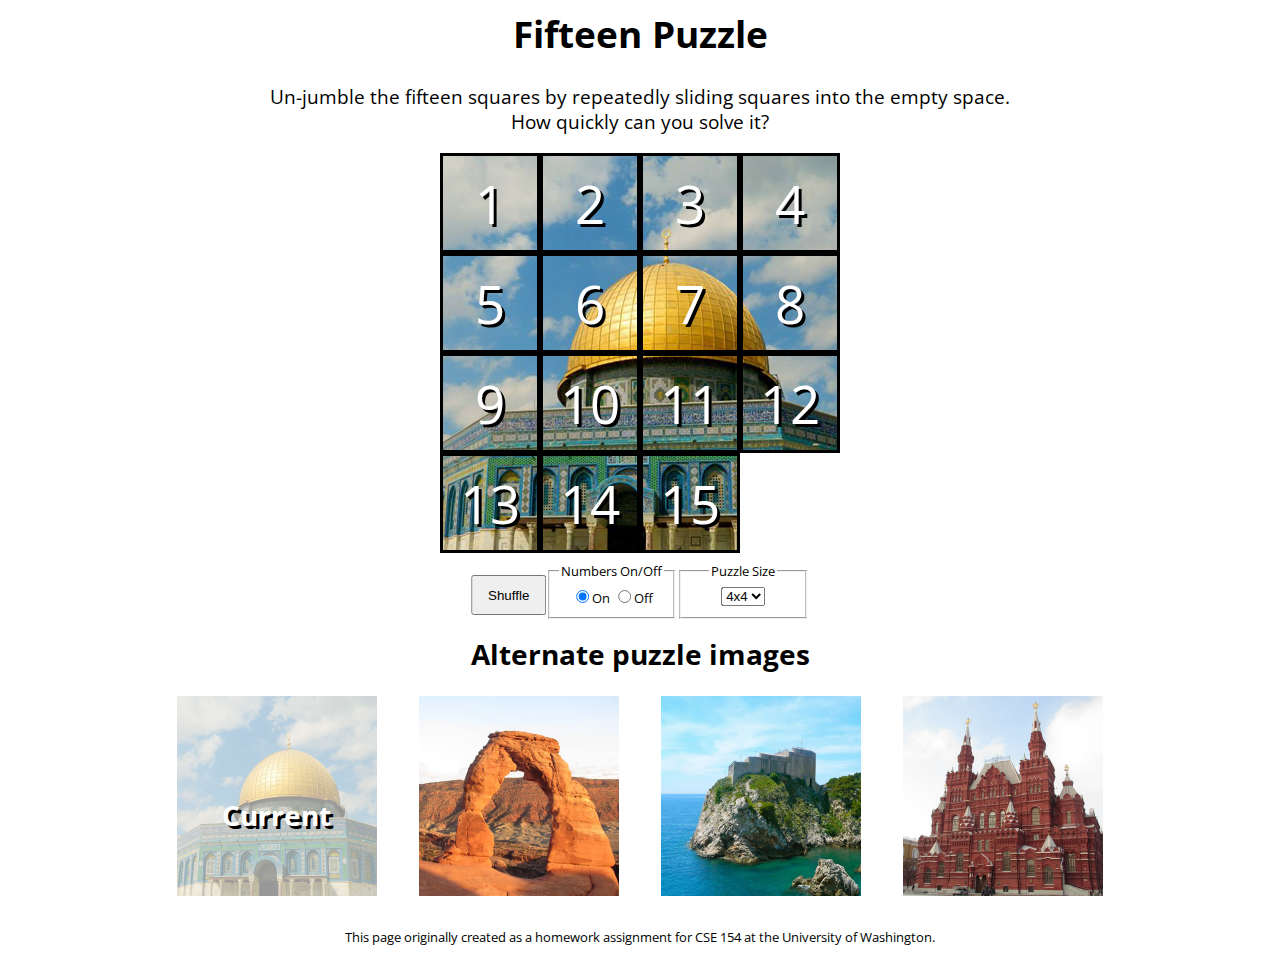
==== index.html @ 6c17c1f8 "renamed index file" ====
<!DOCTYPE html>
<html>
	
	<head>
		<title>Fifteen Puzzle</title>

		<link href="https://webster.cs.washington.edu/images/fifteen/fifteen.gif"
		      type="image/gif" rel="shortcut icon" />
		
		<link href='https://fonts.googleapis.com/css?family=Open+Sans' rel='stylesheet' type='text/css'>
		<link href="fifteen.css" type="text/css" rel="stylesheet" />
	</head>

	<body>
		<h1>Fifteen Puzzle</h1>

		<p>
			Un-jumble the fifteen squares
			by repeatedly sliding squares into the empty space.
			How quickly can you solve it?
		</p>
		
		<div id="puzzlearea">
		<!--
			this area holds the actual fifteen puzzle pieces
		-->
		</div>

		<div id="control-wrapper">
			<div id="controls">
				<button id="shufflebutton">Shuffle</button>

				<fieldset>
					<legend>Numbers On/Off</legend>
					<div>
						<label><input type="radio" name="numbers" value="block" checked="checked"/>On</label>
						<label><input type="radio" name="numbers" value="none"/>Off</label>
					</div>
				</fieldset>


				<fieldset>
					<legend>Puzzle Size</legend>
					
					<select id="size">
						<option value="3">3x3</option>
						<option value="4" selected="selected">4x4</option>
						<option value="5">5x5</option>
						<option value="6">6x6</option>
						<option value="7">7x7</option>
						<option value="8">8x8</option>
						<option value="9">9x9</option>
					</select>
				</fieldset>

			</div>
		</div>
		
		<div id="alternates">
			<h2>Alternate puzzle images</h2>
			
			<div class="alt-img current">
				<img src="images/dome.jpg" alt="Dome of the Rock" />
				<span>Current</span>
			</div>

			<div class="alt-img">
				<img src="images/delicatearch.jpg" alt="Delicate Arch" />
				<span>Current</span>
			</div>

			<div class="alt-img">
				<img src="images/dubrovnik.jpg" alt="Dubrovnik" />
				<span>Current</span>
			</div>

			<div class="alt-img">
				<img src="images/moscow.jpg" alt="Moscow" />
				<span>Current</span>
			</div>
		</div>



		<div id="win">
			<p>Winner winner, chicken dinner!</p>
		</div>

		<p class="credit">This page originally created as a homework assignment for CSE 154 at the University of Washington.</p>

		<script src="fifteen.js" type="text/javascript"></script>
	</body>
</html>
---- fifteen.css ----
#alternates {
	margin-right: auto;
	margin-left: auto;
}

.alt-img {
	cursor: pointer;
	height: 200px;
	width: 200px;
	display: inline-block;	
	margin-right: 1em;
	margin-left: 1em;
	position: relative;
}

.alt-img img {
	max-height: 100%;
	max-width: 100%;
}

.alt-img span {
	display: none;
}

body {
	font-family: 'Open Sans', sans-serif;
	font-size: 14pt;
	padding: 0em;
	margin-right: auto;
	margin-left: auto;
	text-align: center;
}

button {
	width: 75px;
	height: 40px;
	float: left;
	margin-top: 1em;
}


/*Control wrapper necessary for centering floated fieldsets, which is necessary to deal with 
  weird vertical alignment caused by inline-block*/
#control-wrapper {
	width: 100%;
	height: 50px;
	position: relative;	
}

#controls {
	overflow: hidden;
	position: absolute;
	left: 50%;
	top: 0;
	transform: translateX(-50%);
}

#controls:after {
	clear: both;
}

.credit {
	text-align: center;
	font-size: 0.7em;
	margin-bottom: 0;
	margin-top: 2em;
}

.current img {
	opacity: 0.4;
}

.current span {
	display: block;
	position: absolute;
	top: 50%;
	width: 100%;
	text-align: center;
	font-size: 1.5em;
	color: white;
	text-shadow: 3px 3px #000;
	font-weight: bold;
}

fieldset {
	float: left;
	font-size: 10pt;
	padding: 0.5em;
	height: 40px;
	width: 110px;
}

h1 {
	margin-top: 0;
}

h1 + p {
	width: 60%;
	margin-left: auto;
	margin-right: auto;
}

.neighbor:hover {
	border: 3px solid red;	
	cursor: pointer;
}

.neighbor:hover p {
	color: red;	
}

/*.normal and .small alter font size depending on tile size for readability.*/
.normal {
	font-size: 40pt;
}

.normal p {
	text-shadow: 3px 3px #000;
}

.small {
	font-size: 15pt;
}

.small p {
	text-shadow: 2px 2px #000;
}

#puzzlearea {
	height: 400px;
	margin-bottom: 0.5em;
	margin-left: auto;
	margin-right: auto;
	position: relative;
	width: 400px;
}

/*Tile size determined by puzzle size in fifteen.js*/
.tile {
	background-image: url("images/dome.jpg");
	border: 3px solid black;
	color: green;	
	margin: 0;
	position: absolute;	
}

.tile p {
	margin: auto;
	color: #fff;
	width: 100%;
	text-align: center;

	/*Vertical center*/
	position: absolute;
	top: 50%;
	transform: translateY(-50%);
}

.tile p:hover {
	cursor: default;
}

#win {
	background-color: rgba(0, 0, 0, 0.6);
	display: none;
	height: 300px;
	position: absolute;
	top: 52%;
	transform: translateY(-50%);
	width: 100%;
}

#win p {
	color: white;
	font-size: 2.7em;	
	margin-top: 2em;
	text-align: center;	
}
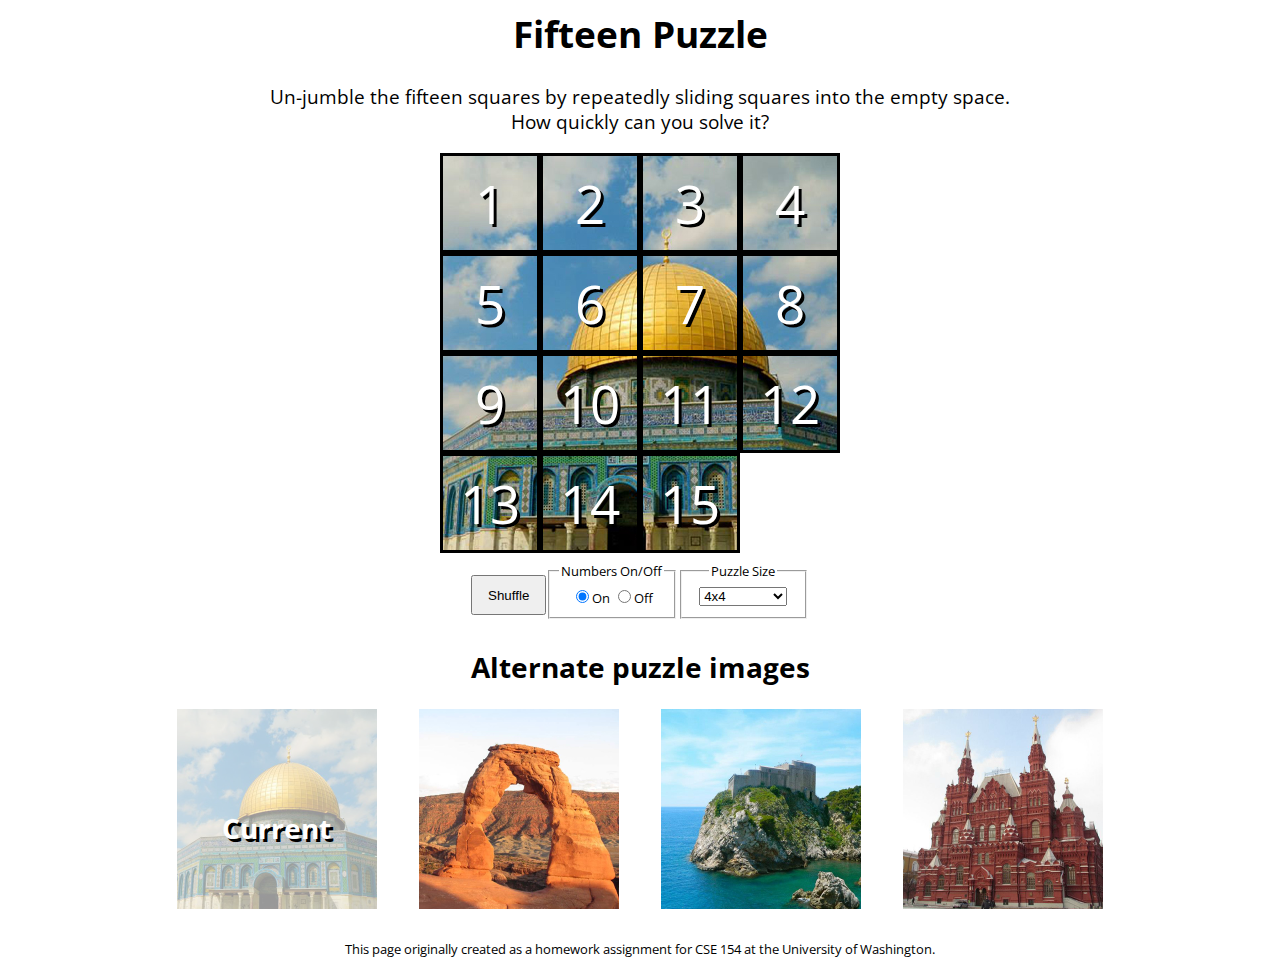
==== commit 99b1caae: "fixed control layout so it doesnt require absolute positioning, now needs no special styles for smal" ====
--- a/index.html
+++ b/index.html
@@ -3,6 +3,7 @@
 	
 	<head>
 		<title>Fifteen Puzzle</title>
+		<meta name="viewport" content="width=device-width, initial-scale=1" /> 
 
 		<link href="https://webster.cs.washington.edu/images/fifteen/fifteen.gif"
 		      type="image/gif" rel="shortcut icon" />
--- a/fifteen.css
+++ b/fifteen.css
@@ -43,20 +43,15 @@
   weird vertical alignment caused by inline-block*/
 #control-wrapper {
 	width: 100%;
-	height: 50px;
-	position: relative;	
+	display: block;
+	text-align: center;
+	overflow: hidden;
 }
 
 #controls {
 	overflow: hidden;
-	position: absolute;
-	left: 50%;
-	top: 0;
-	transform: translateX(-50%);
-}
-
-#controls:after {
-	clear: both;
+	margin: 0 auto;
+	display: inline-block;
 }
 
 .credit {
@@ -135,6 +130,10 @@
 	width: 400px;
 }
 
+select {
+	width: 80%;
+}
+
 /*Tile size determined by puzzle size in fifteen.js*/
 .tile {
 	background-image: url("images/dome.jpg");
@@ -154,6 +153,9 @@
 	position: absolute;
 	top: 50%;
 	transform: translateY(-50%);
+	-webkit-transform: translateY(-50%);
+	-moz-transform: translateY(-50%);
+	-o-transform: translateY(-50%);
 }
 
 .tile p:hover {
@@ -175,4 +177,23 @@
 	font-size: 2.7em;	
 	margin-top: 2em;
 	text-align: center;	
+}
+
+/*Responsive styles*/
+
+@media all and (max-width: 800px) {
+	
+	#puzzlearea {
+		height: 300px;
+		width: 300px;
+	}
+
+	.normal {
+		font-size: 30pt;
+	}
+
+	.normal p {
+		text-shadow: 2px 2px #000;
+	}
+
 }